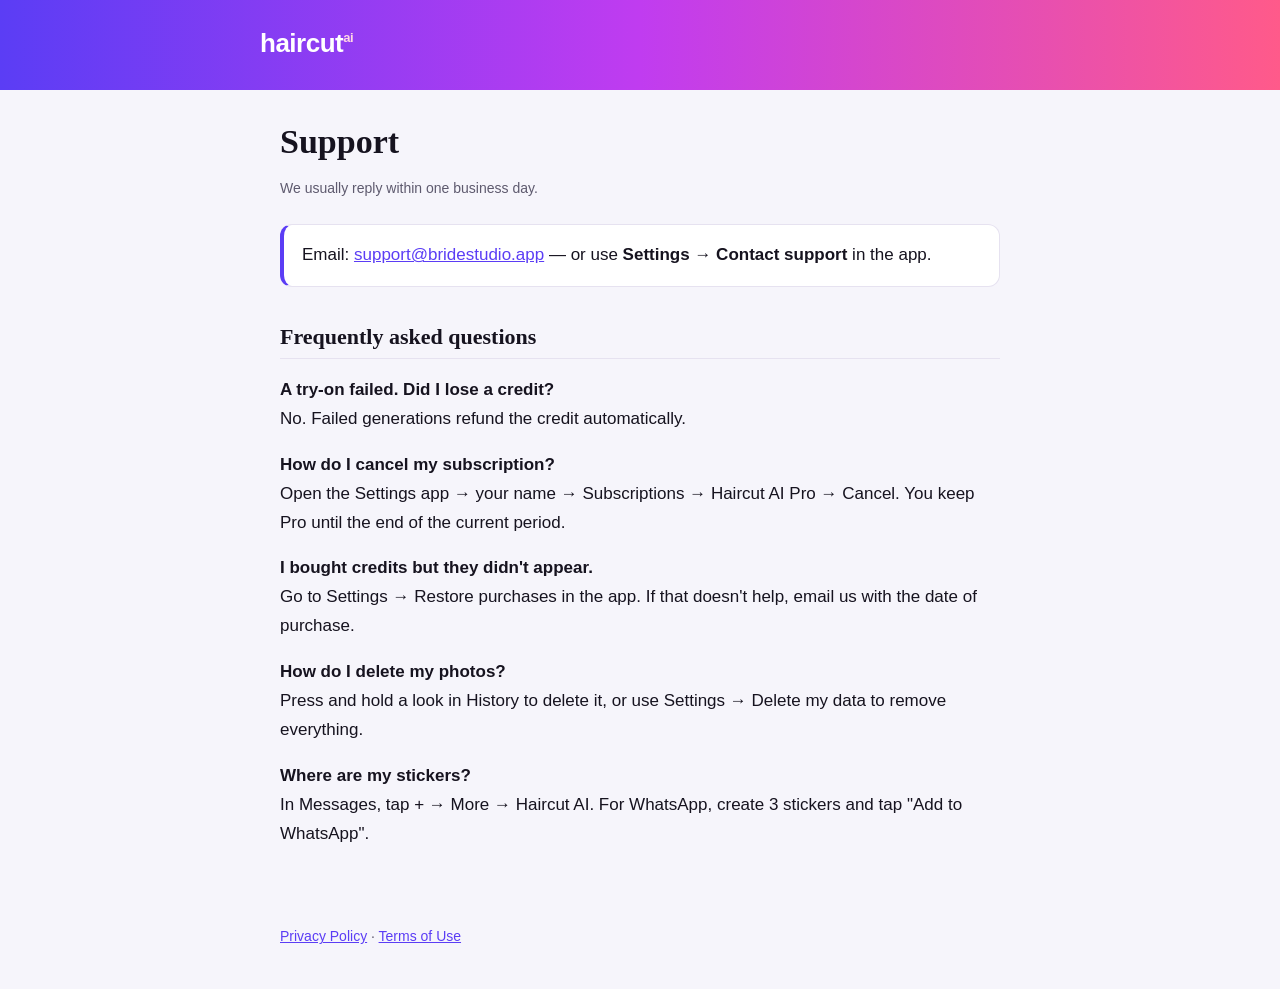
==== support.html @ 2b7129a3 "Haircut AI legal pages" ====
<!doctype html>
<html lang="en">
<head>
<meta charset="utf-8">
<meta name="viewport" content="width=device-width, initial-scale=1">
<title>Support – Haircut AI</title>
<link rel="stylesheet" href="style.css">
</head>
<body>
<header><div class="wrap"><span class="brand">haircut<sup>ai</sup></span></div></header>
<article>
<h1>Support</h1>
<p class="meta">We usually reply within one business day.</p>
<div class="box">Email: <a href="mailto:support@bridestudio.app">support@bridestudio.app</a> — or use <strong>Settings → Contact support</strong> in the app.</div>
<h2>Frequently asked questions</h2>
<p><strong>A try-on failed. Did I lose a credit?</strong><br>No. Failed generations refund the credit automatically.</p>
<p><strong>How do I cancel my subscription?</strong><br>Open the Settings app → your name → Subscriptions → Haircut AI Pro → Cancel. You keep Pro until the end of the current period.</p>
<p><strong>I bought credits but they didn't appear.</strong><br>Go to Settings → Restore purchases in the app. If that doesn't help, email us with the date of purchase.</p>
<p><strong>How do I delete my photos?</strong><br>Press and hold a look in History to delete it, or use Settings → Delete my data to remove everything.</p>
<p><strong>Where are my stickers?</strong><br>In Messages, tap + → More → Haircut AI. For WhatsApp, create 3 stickers and tap "Add to WhatsApp".</p>
</article>
<footer><a href="privacy.html">Privacy Policy</a> · <a href="terms.html">Terms of Use</a></footer>
</body>
</html>
---- style.css ----
:root{--ink:#16131F;--muted:#5E5A6E;--line:#E6E2F0;--accent:#5B3DF5;--bg:#F6F5FB}
*{box-sizing:border-box}
body{margin:0;background:var(--bg);color:var(--ink);font:17px/1.7 -apple-system,BlinkMacSystemFont,"Segoe UI",Inter,Arial,sans-serif}
header{background:linear-gradient(90deg,#5B3DF5,#C03CF0,#FF5A8A);color:#fff;padding:28px 20px}
header .wrap{max-width:760px;margin:auto}
header .brand{font:900 26px ui-rounded,-apple-system,sans-serif;letter-spacing:-.5px}
header .brand sup{font-size:13px;color:#FFD6E4}
article{max-width:760px;margin:0 auto;padding:32px 20px 60px}
h1{font:600 34px/1.2 ui-serif,"New York",Georgia,serif;margin:0 0 6px}
h2{font:600 22px/1.3 ui-serif,"New York",Georgia,serif;margin:36px 0 10px;padding-bottom:6px;border-bottom:1px solid var(--line)}
.meta{color:var(--muted);font-size:14px;margin-bottom:24px}
.box{background:#fff;border:1px solid var(--line);border-left:4px solid var(--accent);border-radius:12px;padding:16px 18px;margin:18px 0}
a{color:var(--accent)}
li{margin-bottom:6px}
footer{max-width:760px;margin:0 auto;padding:0 20px 40px;color:var(--muted);font-size:14px}
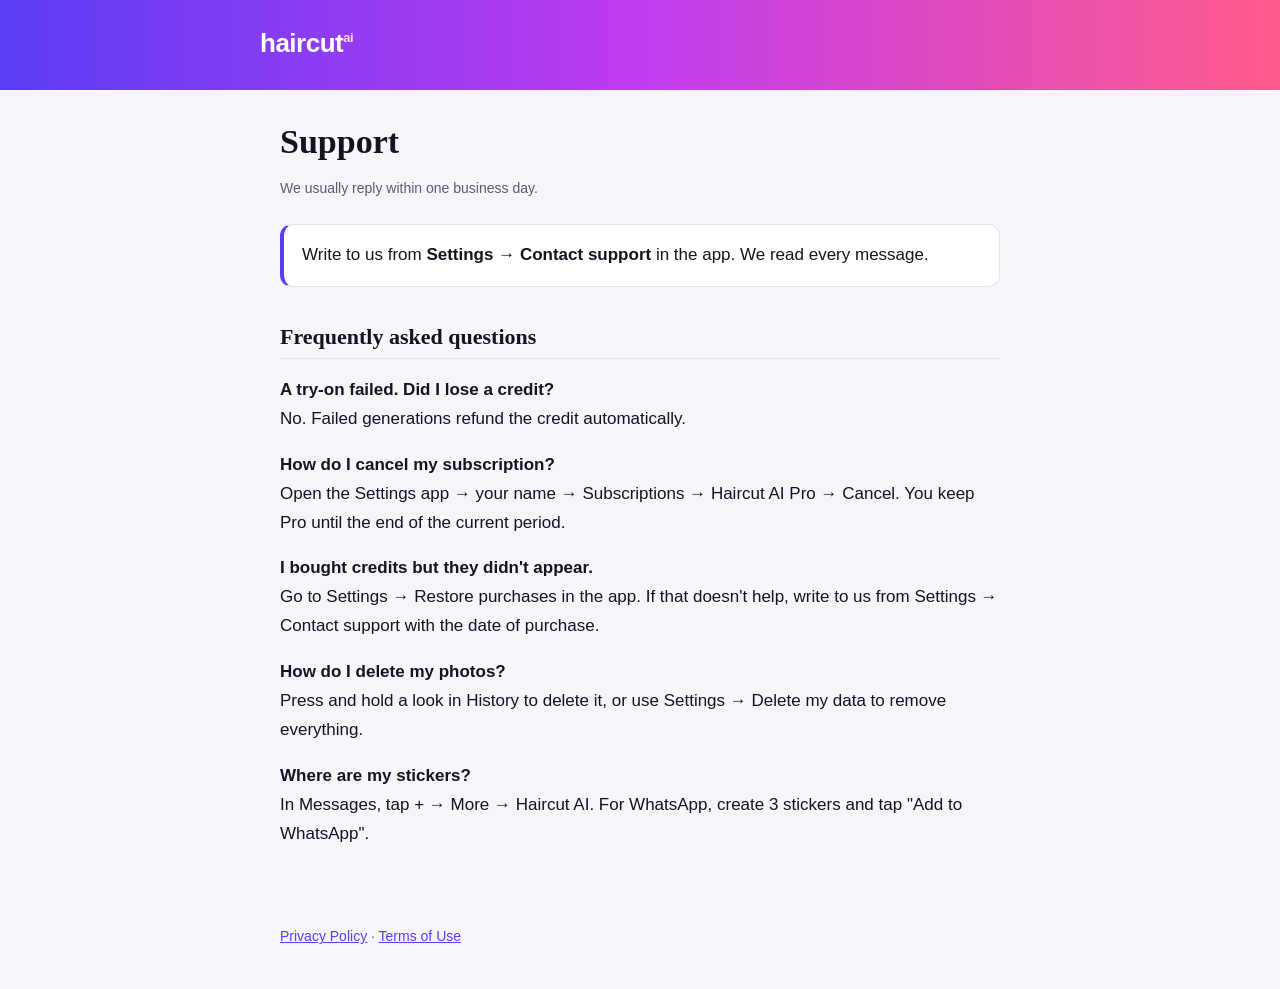
==== commit ffe74a84: "E-posta ibaresi kaldırıldı: iletişim uygulama içinden" ====
--- a/support.html
+++ b/support.html
@@ -11,11 +11,11 @@
 <article>
 <h1>Support</h1>
 <p class="meta">We usually reply within one business day.</p>
-<div class="box">Email: <a href="mailto:support@bridestudio.app">support@bridestudio.app</a> — or use <strong>Settings → Contact support</strong> in the app.</div>
+<div class="box">Write to us from <strong>Settings → Contact support</strong> in the app. We read every message.</div>
 <h2>Frequently asked questions</h2>
 <p><strong>A try-on failed. Did I lose a credit?</strong><br>No. Failed generations refund the credit automatically.</p>
 <p><strong>How do I cancel my subscription?</strong><br>Open the Settings app → your name → Subscriptions → Haircut AI Pro → Cancel. You keep Pro until the end of the current period.</p>
-<p><strong>I bought credits but they didn't appear.</strong><br>Go to Settings → Restore purchases in the app. If that doesn't help, email us with the date of purchase.</p>
+<p><strong>I bought credits but they didn't appear.</strong><br>Go to Settings → Restore purchases in the app. If that doesn't help, write to us from Settings → Contact support with the date of purchase.</p>
 <p><strong>How do I delete my photos?</strong><br>Press and hold a look in History to delete it, or use Settings → Delete my data to remove everything.</p>
 <p><strong>Where are my stickers?</strong><br>In Messages, tap + → More → Haircut AI. For WhatsApp, create 3 stickers and tap "Add to WhatsApp".</p>
 </article>
